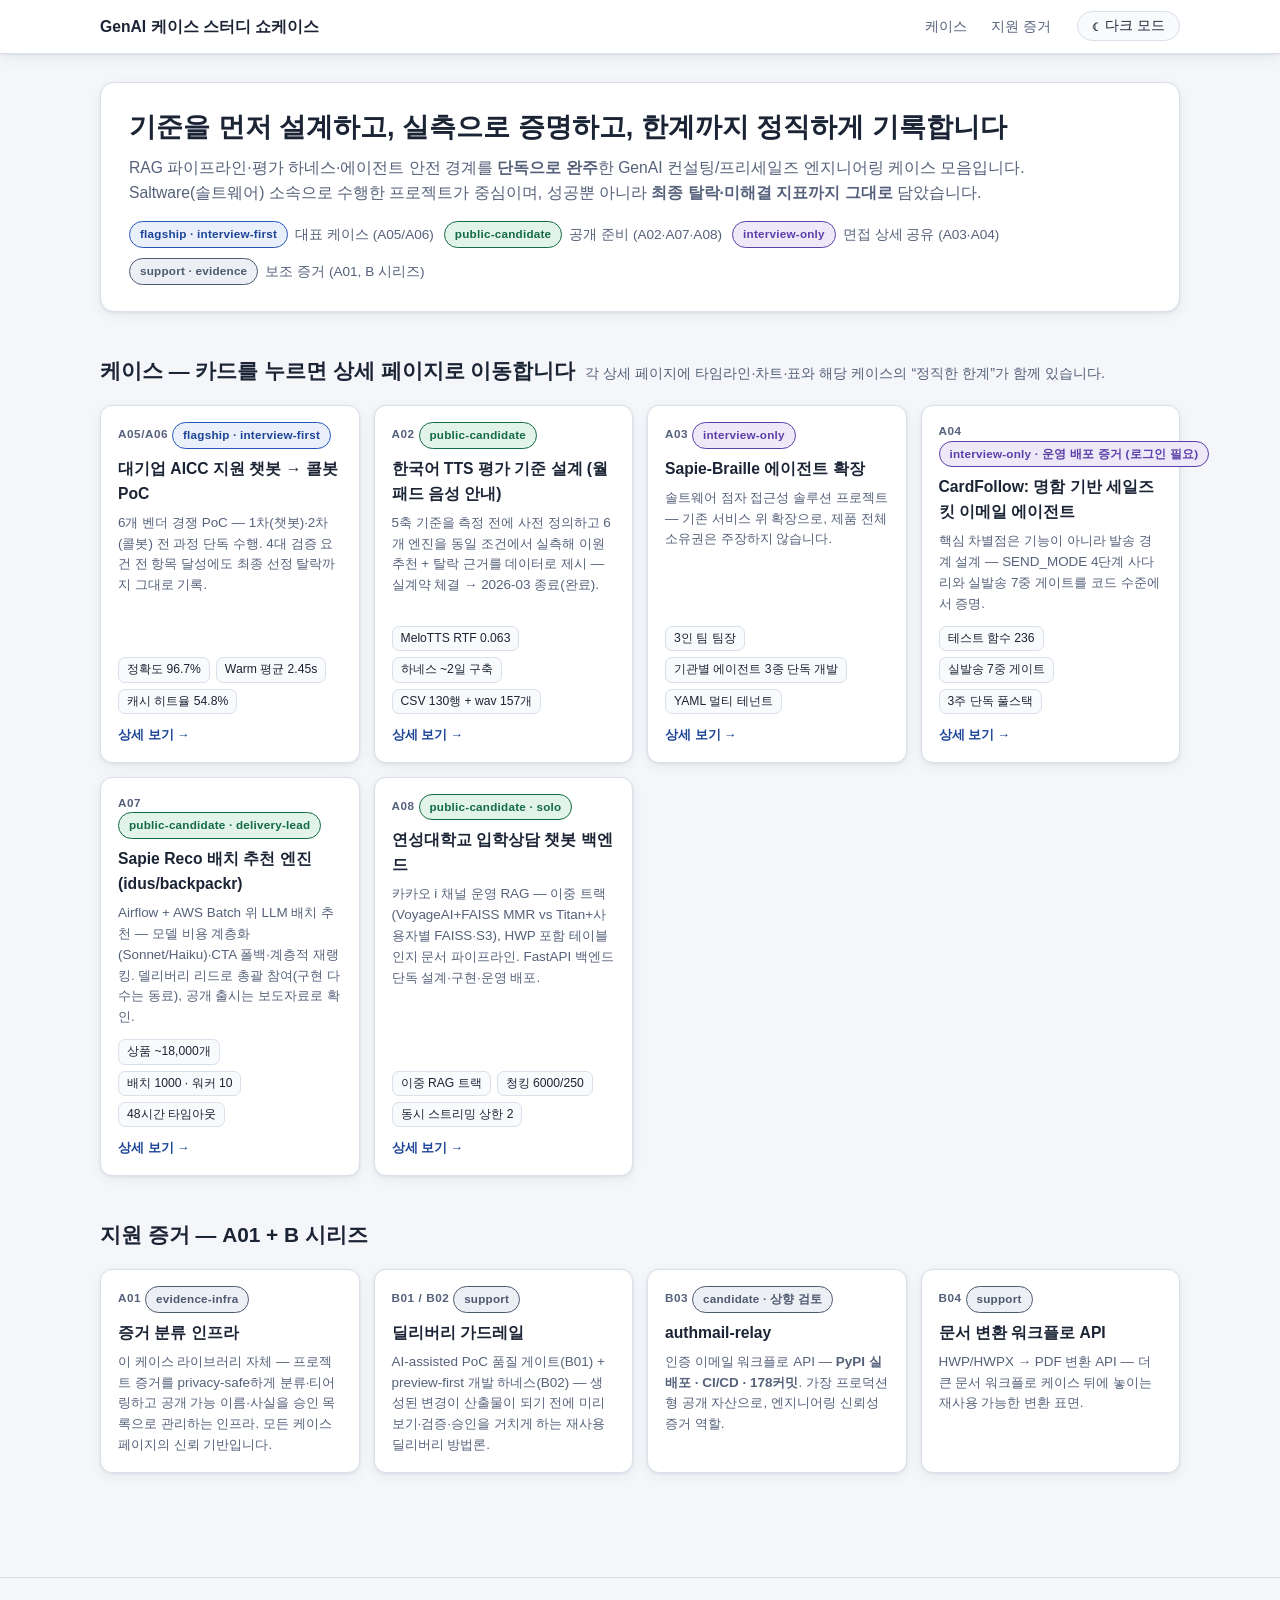
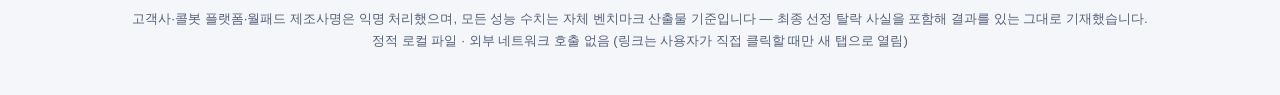
==== index.html @ 6c3a90e4 "feat: GenAI case study showcase — static, self-contained Co-Authored-By: Claude Fable 5 <noreply@ant" ====
<!DOCTYPE html>
<html lang="ko">
<head>
<meta charset="UTF-8">
<meta name="viewport" content="width=device-width, initial-scale=1.0">
<meta name="color-scheme" content="light dark">
<title>GenAI 케이스 스터디 쇼케이스 — 평가 설계·RAG·에이전트 안전 경계</title>
<link rel="icon" href="data:image/svg+xml,%3Csvg xmlns='http://www.w3.org/2000/svg' viewBox='0 0 32 32'%3E%3Crect width='32' height='32' rx='7' fill='%232456b8'/%3E%3Ctext x='16' y='22' font-size='16' font-family='sans-serif' font-weight='bold' fill='white' text-anchor='middle'%3ECS%3C/text%3E%3C/svg%3E">
<link rel="stylesheet" href="assets/styles.css">
</head>
<body>
<a class="skip-link" href="#main">본문 바로가기</a>

<header class="topbar">
  <div class="topbar-inner">
    <span class="brand">GenAI 케이스 스터디 쇼케이스</span>
    <nav class="nav" aria-label="섹션 이동">
      <a href="#cases">케이스</a>
      <a href="#library">지원 증거</a>
    </nav>
    <button id="theme-toggle" type="button" aria-pressed="false" aria-label="다크 모드 전환">
      <span class="toggle-icon" aria-hidden="true">☾</span><span class="toggle-text">다크 모드</span>
    </button>
  </div>
</header>

<main id="main">

  <!-- (a) 헤더 / 포지셔닝 -->
  <section id="intro" aria-labelledby="intro-h">
    <div class="card">
      <h1 id="intro-h">기준을 먼저 설계하고, 실측으로 증명하고, 한계까지 정직하게 기록합니다</h1>
      <p class="lede">
        RAG 파이프라인·평가 하네스·에이전트 안전 경계를 <strong>단독으로 완주</strong>한
        GenAI 컨설팅/프리세일즈 엔지니어링 케이스 모음입니다.
        Saltware(솔트웨어) 소속으로 수행한 프로젝트가 중심이며,
        성공뿐 아니라 <strong>최종 탈락·미해결 지표까지 그대로</strong> 담았습니다.
      </p>
      <div class="legend" role="list" aria-label="케이스 상태 배지 범례">
        <span class="legend-item" role="listitem"><span class="badge badge-flagship">flagship · interview-first</span> 대표 케이스 (A05/A06)</span>
        <span class="legend-item" role="listitem"><span class="badge badge-public">public-candidate</span> 공개 준비 (A02·A07·A08)</span>
        <span class="legend-item" role="listitem"><span class="badge badge-interview">interview-only</span> 면접 상세 공유 (A03·A04)</span>
        <span class="legend-item" role="listitem"><span class="badge badge-support">support · evidence</span> 보조 증거 (A01, B 시리즈)</span>
      </div>
    </div>
  </section>

  <!-- (b) 케이스 카드 그리드 — 상세는 cases/*.html -->
  <section id="cases" aria-labelledby="cases-h">
    <div class="section-head">
      <h2 id="cases-h">케이스 — 카드를 누르면 상세 페이지로 이동합니다</h2>
      <span class="section-sub">각 상세 페이지에 타임라인·차트·표와 해당 케이스의 “정직한 한계”가 함께 있습니다.</span>
    </div>
    <div class="case-grid">

      <a class="case-card" href="cases/a05-a06-aicc.html">
        <span class="case-id">A05/A06 <span class="badge badge-flagship">flagship · interview-first</span></span>
        <h3>대기업 AICC 지원 챗봇 → 콜봇 PoC</h3>
        <p>6개 벤더 경쟁 PoC — 1차(챗봇)·2차(콜봇) 전 과정 단독 수행.
        4대 검증 요건 전 항목 달성에도 최종 선정 탈락까지 그대로 기록.</p>
        <ul class="card-metrics" aria-label="A05/A06 핵심 수치">
          <li>정확도 96.7%</li>
          <li>Warm 평균 2.45s</li>
          <li>캐시 히트율 54.8%</li>
        </ul>
        <span class="card-link-cue">상세 보기 →</span>
      </a>

      <a class="case-card" href="cases/a02-tts.html">
        <span class="case-id">A02 <span class="badge badge-public">public-candidate</span></span>
        <h3>한국어 TTS 평가 기준 설계 (월패드 음성 안내)</h3>
        <p>5축 기준을 측정 전에 사전 정의하고 6개 엔진을 동일 조건에서 실측해
        이원 추천 + 탈락 근거를 데이터로 제시 — 실계약 체결 → 2026-03 종료(완료).</p>
        <ul class="card-metrics" aria-label="A02 핵심 수치">
          <li>MeloTTS RTF 0.063</li>
          <li>하네스 ~2일 구축</li>
          <li>CSV 130행 + wav 157개</li>
        </ul>
        <span class="card-link-cue">상세 보기 →</span>
      </a>

      <a class="case-card" href="cases/a03-braille.html">
        <span class="case-id">A03 <span class="badge badge-interview">interview-only</span></span>
        <h3>Sapie-Braille 에이전트 확장</h3>
        <p>솔트웨어 점자 접근성 솔루션 프로젝트 — 기존 서비스 위 확장으로,
        제품 전체 소유권은 주장하지 않습니다.</p>
        <ul class="card-metrics" aria-label="A03 핵심 수치">
          <li>3인 팀 팀장</li>
          <li>기관별 에이전트 3종 단독 개발</li>
          <li>YAML 멀티 테넌트</li>
        </ul>
        <span class="card-link-cue">상세 보기 →</span>
      </a>

      <a class="case-card" href="cases/a04-cardfollow.html">
        <span class="case-id">A04 <span class="badge badge-interview">interview-only · 운영 배포 증거 (로그인 필요)</span></span>
        <h3>CardFollow: 명함 기반 세일즈킷 이메일 에이전트</h3>
        <p>핵심 차별점은 기능이 아니라 발송 경계 설계 — SEND_MODE 4단계 사다리와
        실발송 7중 게이트를 코드 수준에서 증명.</p>
        <ul class="card-metrics" aria-label="A04 핵심 수치">
          <li>테스트 함수 236</li>
          <li>실발송 7중 게이트</li>
          <li>3주 단독 풀스택</li>
        </ul>
        <span class="card-link-cue">상세 보기 →</span>
      </a>

      <a class="case-card" href="cases/a07-sapie-reco.html">
        <span class="case-id">A07 <span class="badge badge-public">public-candidate · delivery-lead</span></span>
        <h3>Sapie Reco 배치 추천 엔진 (idus/backpackr)</h3>
        <p>Airflow + AWS Batch 위 LLM 배치 추천 — 모델 비용 계층화(Sonnet/Haiku)·CTA 폴백·계층적 재랭킹.
        델리버리 리드로 총괄 참여(구현 다수는 동료), 공개 출시는 보도자료로 확인.</p>
        <ul class="card-metrics" aria-label="A07 핵심 수치">
          <li>상품 ~18,000개</li>
          <li>배치 1000 · 워커 10</li>
          <li>48시간 타임아웃</li>
        </ul>
        <span class="card-link-cue">상세 보기 →</span>
      </a>

      <a class="case-card" href="cases/a08-yeonsung.html">
        <span class="case-id">A08 <span class="badge badge-public">public-candidate · solo</span></span>
        <h3>연성대학교 입학상담 챗봇 백엔드</h3>
        <p>카카오 i 채널 운영 RAG — 이중 트랙(VoyageAI+FAISS MMR vs Titan+사용자별 FAISS·S3),
        HWP 포함 테이블 인지 문서 파이프라인. FastAPI 백엔드 단독 설계·구현·운영 배포.</p>
        <ul class="card-metrics" aria-label="A08 핵심 수치">
          <li>이중 RAG 트랙</li>
          <li>청킹 6000/250</li>
          <li>동시 스트리밍 상한 2</li>
        </ul>
        <span class="card-link-cue">상세 보기 →</span>
      </a>

    </div>
  </section>

  <!-- (c) 지원 증거 -->
  <section id="library" aria-labelledby="library-h">
    <div class="section-head">
      <h2 id="library-h">지원 증거 — A01 + B 시리즈</h2>
    </div>
    <div class="case-grid">
      <article class="case-card">
        <span class="case-id">A01 <span class="badge badge-support">evidence-infra</span></span>
        <h3>증거 분류 인프라</h3>
        <p>이 케이스 라이브러리 자체 — 프로젝트 증거를 privacy-safe하게 분류·티어링하고
        공개 가능 이름·사실을 승인 목록으로 관리하는 인프라. 모든 케이스 페이지의 신뢰 기반입니다.</p>
      </article>
      <article class="case-card">
        <span class="case-id">B01 / B02 <span class="badge badge-support">support</span></span>
        <h3>딜리버리 가드레일</h3>
        <p>AI-assisted PoC 품질 게이트(B01) + preview-first 개발 하네스(B02) —
        생성된 변경이 산출물이 되기 전에 미리보기·검증·승인을 거치게 하는 재사용 딜리버리 방법론.</p>
      </article>
      <article class="case-card">
        <span class="case-id">B03 <span class="badge badge-support">candidate · 상향 검토</span></span>
        <h3>authmail-relay</h3>
        <p>인증 이메일 워크플로 API — <strong>PyPI 실배포 · CI/CD · 178커밋</strong>.
        가장 프로덕션형 공개 자산으로, 엔지니어링 신뢰성 증거 역할.</p>
      </article>
      <article class="case-card">
        <span class="case-id">B04 <span class="badge badge-support">support</span></span>
        <h3>문서 변환 워크플로 API</h3>
        <p>HWP/HWPX → PDF 변환 API — 더 큰 문서 워크플로 케이스 뒤에 놓이는
        재사용 가능한 변환 표면.</p>
      </article>
    </div>
  </section>

</main>

<!-- 푸터 -->
<footer>
  <p>고객사·콜봇 플랫폼·월패드 제조사명은 익명 처리했으며, 모든 성능 수치는 자체 벤치마크 산출물 기준입니다 — 최종 선정 탈락 사실을 포함해 결과를 있는 그대로 기재했습니다.<br>
  정적 로컬 파일 · 외부 네트워크 호출 없음 (링크는 사용자가 직접 클릭할 때만 새 탭으로 열림)</p>
</footer>

<script src="assets/theme.js"></script>
</body>
</html>
---- assets/styles.css ----
/* ============================================================
   case-study-showcase 공유 스타일시트
   - 모든 페이지(index.html, cases/*.html)가 이 파일 하나를 공유합니다.
   - 외부 CDN·웹폰트 없음 (시스템 폰트 스택) · file:// 직접 열기 지원.
   ============================================================ */

/* ============ 테마 변수 ============ */
:root {
  --bg: #f4f6f9;
  --surface: #ffffff;
  --surface-2: #f8fafc;
  --text: #1b2435;
  --muted: #55617a;
  --line: #d9e0ea;
  --accent: #2456b8;
  --accent-strong: #1c4596;
  --accent-soft: #e9effb;
  --ok: #136c43;
  --ok-soft: #e2f3e9;
  --warn: #92510a;
  --warn-soft: #fcf0de;
  --fail: #a33028;
  --fail-soft: #fbeae8;
  --violet: #5b3fa8;
  --violet-soft: #eee9f9;
  --gray-badge: #4d5a70;
  --gray-soft: #eceff4;
  --shadow: 0 1px 3px rgba(20, 30, 50, .08), 0 4px 14px rgba(20, 30, 50, .05);
  --bar-base: #8aa3cc;
}
@media (prefers-color-scheme: dark) {
  :root:not([data-theme="light"]) {
    --bg: #0e1420;
    --surface: #18202e;
    --surface-2: #131a27;
    --text: #e7ecf4;
    --muted: #9fabc0;
    --line: #2b3650;
    --accent: #84a8ee;
    --accent-strong: #a5c0f5;
    --accent-soft: #1e2c4a;
    --ok: #5ecb93;
    --ok-soft: #14301f;
    --warn: #e3a85e;
    --warn-soft: #33260f;
    --fail: #ee8b80;
    --fail-soft: #3a1d19;
    --violet: #b3a0ec;
    --violet-soft: #292045;
    --gray-badge: #aab6ca;
    --gray-soft: #232c3d;
    --shadow: 0 1px 3px rgba(0, 0, 0, .4);
    --bar-base: #4e6691;
  }
}
:root[data-theme="dark"] {
  --bg: #0e1420;
  --surface: #18202e;
  --surface-2: #131a27;
  --text: #e7ecf4;
  --muted: #9fabc0;
  --line: #2b3650;
  --accent: #84a8ee;
  --accent-strong: #a5c0f5;
  --accent-soft: #1e2c4a;
  --ok: #5ecb93;
  --ok-soft: #14301f;
  --warn: #e3a85e;
  --warn-soft: #33260f;
  --fail: #ee8b80;
  --fail-soft: #3a1d19;
  --violet: #b3a0ec;
  --violet-soft: #292045;
  --gray-badge: #aab6ca;
  --gray-soft: #232c3d;
  --shadow: 0 1px 3px rgba(0, 0, 0, .4);
  --bar-base: #4e6691;
}

/* ============ 기본 ============ */
* { box-sizing: border-box; }
html { scroll-behavior: smooth; }
body {
  margin: 0;
  background: var(--bg);
  color: var(--text);
  font-family: -apple-system, BlinkMacSystemFont, "Segoe UI", "Malgun Gothic", "Apple SD Gothic Neo", "Noto Sans KR", Roboto, Arial, sans-serif;
  line-height: 1.6;
  font-size: 16px;
  -webkit-text-size-adjust: 100%;
}
a { color: var(--accent); }
a:focus-visible, button:focus-visible {
  outline: 3px solid var(--accent);
  outline-offset: 2px;
  border-radius: 4px;
}
.visually-hidden {
  position: absolute; width: 1px; height: 1px;
  margin: -1px; padding: 0; overflow: hidden;
  clip: rect(0 0 0 0); white-space: nowrap; border: 0;
}
.skip-link {
  position: absolute; left: 8px; top: -48px;
  background: var(--accent); color: #fff;
  padding: 8px 14px; border-radius: 6px; z-index: 100;
  transition: top .15s ease;
}
.skip-link:focus { top: 8px; }

/* ============ 상단 바 ============ */
.topbar {
  position: sticky; top: 0; z-index: 50;
  background: var(--surface);
  border-bottom: 1px solid var(--line);
  box-shadow: var(--shadow);
}
.topbar-inner {
  max-width: 1120px; margin: 0 auto;
  display: flex; align-items: center; gap: 16px;
  padding: 10px 20px; flex-wrap: wrap;
}
.brand { font-weight: 700; font-size: .98rem; white-space: nowrap; }
.nav { display: flex; gap: 4px; flex-wrap: wrap; margin-left: auto; }
.nav a {
  text-decoration: none; color: var(--muted);
  font-size: .88rem; padding: 5px 10px; border-radius: 6px;
}
.nav a:hover { background: var(--accent-soft); color: var(--accent-strong); }
#theme-toggle {
  border: 1px solid var(--line); background: var(--surface-2); color: var(--text);
  border-radius: 999px; padding: 5px 14px; cursor: pointer;
  font-size: .85rem; display: inline-flex; align-items: center; gap: 6px;
  font-family: inherit;
}
#theme-toggle:hover { border-color: var(--accent); }

/* ============ 레이아웃 ============ */
main { max-width: 1120px; margin: 0 auto; padding: 28px 20px 60px; }
section { scroll-margin-top: 72px; margin-bottom: 44px; }
.card {
  background: var(--surface);
  border: 1px solid var(--line);
  border-radius: 14px;
  box-shadow: var(--shadow);
  padding: 26px 28px;
}
h1 { font-size: 1.7rem; margin: 0 0 10px; line-height: 1.35; }
h2 { font-size: 1.3rem; margin: 0 0 6px; line-height: 1.4; }
h3 { font-size: 1.02rem; margin: 26px 0 10px; color: var(--text); }
h3 .h3-sub { font-weight: 400; color: var(--muted); font-size: .88rem; }
p { margin: 8px 0; }
.lede { color: var(--muted); font-size: .98rem; max-width: 62em; }
.section-head { display: flex; align-items: baseline; gap: 10px; flex-wrap: wrap; margin-bottom: 14px; }
.section-sub { color: var(--muted); font-size: .9rem; }

/* ============ 배지 ============ */
.badge {
  display: inline-block; font-size: .73rem; font-weight: 700;
  padding: 3px 10px; border-radius: 999px; letter-spacing: .02em;
  vertical-align: middle; white-space: nowrap;
}
.badge-flagship { background: var(--accent-soft); color: var(--accent-strong); border: 1px solid var(--accent); }
.badge-public { background: var(--ok-soft); color: var(--ok); border: 1px solid var(--ok); }
.badge-interview { background: var(--violet-soft); color: var(--violet); border: 1px solid var(--violet); }
.badge-support { background: var(--gray-soft); color: var(--gray-badge); border: 1px solid var(--gray-badge); }
.badge-result { background: var(--ok-soft); color: var(--ok); border: 1px solid var(--ok); }
.badge-fail { background: var(--fail-soft); color: var(--fail); border: 1px solid var(--fail); }
.badge-pending { background: var(--gray-soft); color: var(--gray-badge); border: 1px dashed var(--gray-badge); }
.legend { display: flex; gap: 10px; flex-wrap: wrap; margin-top: 16px; align-items: center; }
.legend-item { display: inline-flex; align-items: center; gap: 7px; font-size: .85rem; color: var(--muted); }

/* ============ 칩 ============ */
.chips { display: flex; flex-wrap: wrap; gap: 8px; margin: 12px 0 0; padding: 0; list-style: none; }
.chip {
  background: var(--surface-2); border: 1px solid var(--line);
  border-radius: 8px; padding: 5px 11px; font-size: .84rem; color: var(--text);
}
.chip strong { color: var(--accent-strong); }
.chip.chip-ok strong { color: var(--ok); }

/* ============ 스텝퍼 ============ */
.stepper { display: flex; list-style: none; margin: 18px 0 6px; padding: 0; }
.step { flex: 1; position: relative; text-align: center; padding: 0 8px; min-width: 0; }
.step::before {
  content: ""; position: absolute; top: 17px; left: calc(-50% + 18px);
  width: calc(100% - 36px); height: 3px; background: var(--line); border-radius: 2px;
}
.step:first-child::before { display: none; }
.step-dot {
  position: relative; z-index: 1;
  display: inline-flex; align-items: center; justify-content: center;
  width: 36px; height: 36px; border-radius: 50%;
  background: var(--accent); color: #fff; font-weight: 700; font-size: .95rem;
  border: 3px solid var(--surface);
  box-shadow: 0 0 0 1px var(--line);
}
.step-title { display: block; font-weight: 700; font-size: .88rem; margin-top: 8px; }
.step-desc { display: block; font-size: .78rem; color: var(--muted); margin-top: 3px; line-height: 1.5; }
.step-fail .step-dot { background: var(--fail); }
.step-fail .step-title { color: var(--fail); }
.step-lesson .step-dot { background: var(--warn); }
@media (max-width: 760px) {
  .stepper { flex-direction: column; gap: 0; }
  .step { display: grid; grid-template-columns: 36px 1fr; column-gap: 14px; text-align: left; padding: 0 0 22px; }
  .step::before {
    top: 36px; left: 16.5px; width: 3px; height: calc(100% - 36px);
  }
  .step:first-child::before { display: block; }
  .step:last-child::before { display: none; }
  .step-dot { grid-row: 1 / span 2; }
  .step-title { margin-top: 6px; }
}

/* ============ 차트 ============ */
.chart-grid { display: grid; grid-template-columns: 1fr 1fr; gap: 22px; margin-top: 10px; }
@media (max-width: 820px) { .chart-grid { grid-template-columns: 1fr; } }
figure.chart { margin: 0; background: var(--surface-2); border: 1px solid var(--line); border-radius: 12px; padding: 18px 18px 12px; }
figure.chart figcaption { font-size: .8rem; color: var(--muted); margin-top: 12px; line-height: 1.55; border-top: 1px dashed var(--line); padding-top: 9px; }
.chart-title { font-weight: 700; font-size: .95rem; margin: 0 0 14px; }
.bars { display: flex; align-items: flex-end; gap: 14px; height: 210px; position: relative; padding: 26px 4px 0; }
.bar-col { flex: 1; display: flex; flex-direction: column; align-items: center; height: 100%; justify-content: flex-end; min-width: 0; }
.bar {
  width: 100%; max-width: 64px; border-radius: 6px 6px 0 0;
  background: var(--accent); position: relative;
  min-height: 4px;
}
.bar-val {
  position: absolute; bottom: 100%; left: 50%; transform: translateX(-50%);
  font-size: .78rem; font-weight: 700; color: var(--text); white-space: nowrap; padding-bottom: 3px;
}
.bar-label { font-size: .76rem; color: var(--muted); margin-top: 7px; text-align: center; line-height: 1.35; }
.bar-label b { color: var(--text); }
.bar.baseline {
  background: repeating-linear-gradient(135deg, var(--bar-base) 0 6px, transparent 6px 11px);
  border: 1px dashed var(--bar-base);
}
.bar.best { background: var(--ok); }
.bar.latency-bar { background: var(--warn); }
.bar.latency-bar.pass { background: var(--ok); }
.sla-line {
  position: absolute; left: 0; right: 0; height: 0;
  border-top: 2px dashed var(--fail); z-index: 2; pointer-events: none;
}
.sla-line span {
  position: absolute; right: 2px; bottom: 2px;
  font-size: .72rem; font-weight: 700; color: var(--fail);
  background: var(--surface-2); padding: 0 4px; border-radius: 4px;
}

/* ============ 플로 (캐시 / 게이트) ============ */
.flow { display: flex; flex-wrap: wrap; align-items: stretch; gap: 8px; margin-top: 12px; }
.flow-node {
  flex: 1 1 150px; min-width: 138px;
  background: var(--surface-2); border: 1px solid var(--line); border-radius: 10px;
  padding: 10px 12px; font-size: .84rem; line-height: 1.5;
}
.flow-node b { display: block; font-size: .86rem; }
.flow-node small { color: var(--muted); display: block; margin-top: 2px; }
.flow-node.cache { border-color: var(--accent); background: var(--accent-soft); }
.flow-node.rag { border-color: var(--warn); background: var(--warn-soft); }
.flow-node.resp { border-color: var(--ok); background: var(--ok-soft); }
.flow-arrow {
  align-self: center; color: var(--muted); font-weight: 700; font-size: 1.05rem;
  flex: 0 0 auto; padding: 0 1px;
}
.flow-note { font-size: .82rem; color: var(--muted); margin-top: 10px; }

/* ============ 테이블 ============ */
.table-wrap { overflow-x: auto; margin-top: 14px; }
table { border-collapse: collapse; width: 100%; font-size: .89rem; }
th, td { text-align: left; padding: 9px 12px; border-bottom: 1px solid var(--line); vertical-align: top; }
th { font-size: .8rem; color: var(--muted); text-transform: none; letter-spacing: .02em; border-bottom: 2px solid var(--line); }
tr.pick { background: var(--ok-soft); }
tr.pick td:first-child { font-weight: 700; }
.verdict-pick { color: var(--ok); font-weight: 700; }
.verdict-cond { color: var(--warn); font-weight: 600; }
.verdict-drop { color: var(--fail); font-weight: 600; }

/* ============ SEND_MODE 사다리 ============ */
.ladder { display: flex; gap: 10px; align-items: flex-end; margin-top: 14px; flex-wrap: wrap; }
.rung {
  flex: 1 1 150px; min-width: 145px;
  border: 1px solid var(--line); border-radius: 10px 10px 6px 6px;
  background: var(--surface-2); overflow: hidden;
  display: flex; flex-direction: column;
}
.rung-head { padding: 9px 12px 2px; font-weight: 700; font-family: ui-monospace, "Cascadia Mono", Consolas, monospace; font-size: .88rem; }
.rung-body { padding: 0 12px 10px; font-size: .8rem; color: var(--muted); line-height: 1.5; flex: 1; }
.rung-bar { height: 8px; background: var(--accent); }
.rung-1 { min-height: 118px; } .rung-1 .rung-bar { background: var(--ok); }
.rung-2 { min-height: 138px; }
.rung-3 { min-height: 158px; }
.rung-4 { min-height: 178px; } .rung-4 .rung-bar { background: var(--fail); }
.rung-tag { display: inline-block; font-size: .7rem; font-weight: 700; border-radius: 5px; padding: 1px 7px; margin: 6px 12px 8px; }
.rung-1 .rung-tag { background: var(--ok-soft); color: var(--ok); }
.rung-2 .rung-tag, .rung-3 .rung-tag { background: var(--accent-soft); color: var(--accent-strong); }
.rung-4 .rung-tag { background: var(--fail-soft); color: var(--fail); }

/* ============ 게이트 ============ */
.gates { display: flex; flex-wrap: wrap; gap: 8px; margin-top: 12px; counter-reset: gate; }
.gate {
  flex: 1 1 132px; min-width: 128px;
  border: 1px solid var(--violet); background: var(--violet-soft);
  border-radius: 10px; padding: 9px 11px; font-size: .79rem; line-height: 1.45;
  position: relative; counter-increment: gate;
}
.gate::before {
  content: counter(gate);
  display: inline-flex; align-items: center; justify-content: center;
  width: 20px; height: 20px; border-radius: 50%;
  background: var(--violet); color: #fff; font-weight: 700; font-size: .72rem;
  margin-bottom: 5px;
}
.gate b { display: block; font-size: .8rem; color: var(--text); }
.gate small { color: var(--muted); }

/* ============ 카드 그리드 (라이브러리 / 인덱스) ============ */
.case-grid { display: grid; grid-template-columns: repeat(auto-fit, minmax(245px, 1fr)); gap: 14px; margin-top: 14px; }
.case-card {
  background: var(--surface); border: 1px solid var(--line); border-radius: 12px;
  padding: 16px 17px; box-shadow: var(--shadow);
  display: flex; flex-direction: column; gap: 7px;
}
.case-card h3 { margin: 0; font-size: .98rem; }
.case-card p { margin: 0; font-size: .84rem; color: var(--muted); line-height: 1.55; flex: 1; }
.case-id { font-size: .73rem; font-weight: 700; color: var(--muted); letter-spacing: .05em; }

/* ============ 인덱스 요약 카드 (조립식 셸) ============ */
a.case-card { color: inherit; text-decoration: none; }
a.case-card:hover, a.case-card:focus-visible { border-color: var(--accent); }
a.case-card:hover h3 { color: var(--accent-strong); }
.case-card .card-metrics { display: flex; flex-wrap: wrap; gap: 6px; margin: 4px 0 0; padding: 0; list-style: none; }
.case-card .card-metrics li {
  background: var(--surface-2); border: 1px solid var(--line);
  border-radius: 7px; padding: 2px 8px; font-size: .76rem; color: var(--text);
}
.case-card .card-link-cue { font-size: .8rem; font-weight: 700; color: var(--accent-strong); margin-top: 4px; }
.case-card.placeholder {
  border-style: dashed; background: var(--surface-2);
  box-shadow: none; opacity: .85;
}
.case-card.placeholder h3 { color: var(--muted); }

/* ============ 한계 스트립 ============ */
.limits {
  border: 1px solid var(--warn); background: var(--warn-soft);
  border-radius: 14px; padding: 18px 22px;
}
.limits h2 { color: var(--warn); font-size: 1.05rem; }
.limits ul { margin: 10px 0 0; padding: 0; list-style: none; display: grid; grid-template-columns: repeat(auto-fit, minmax(300px, 1fr)); gap: 7px 22px; }
.limits li { font-size: .84rem; line-height: 1.55; padding-left: 17px; position: relative; }
.limits li::before { content: "▸"; position: absolute; left: 0; color: var(--warn); }
.limits .lim-tag { font-weight: 700; color: var(--warn); }

/* ============ 버튼 링크 ============ */
.btn {
  display: inline-flex; align-items: center; gap: 7px;
  background: var(--accent); color: #fff; text-decoration: none;
  border-radius: 9px; padding: 9px 18px; font-weight: 700; font-size: .9rem;
  border: 1px solid var(--accent-strong);
}
.btn:hover { background: var(--accent-strong); }
.btn-secondary { background: var(--surface-2); color: var(--accent-strong); border: 1px solid var(--accent); }
.btn-secondary:hover { background: var(--accent-soft); }
.btn-row { display: flex; gap: 10px; flex-wrap: wrap; margin-top: 16px; align-items: center; }
.btn-note { font-size: .8rem; color: var(--muted); }

/* ============ 역할 배지 + 비교 컬럼 (A07/A08 추가 — 기존 페이지에 영향 없음) ============ */
.badge-role { background: var(--violet-soft); color: var(--violet); border: 1px solid var(--violet); }
.compare-grid { display: grid; grid-template-columns: 1fr 1fr; gap: 18px; margin-top: 12px; }
@media (max-width: 820px) { .compare-grid { grid-template-columns: 1fr; } }
.compare-col {
  background: var(--surface-2); border: 1px solid var(--line);
  border-radius: 12px; padding: 16px 18px; font-size: .88rem; line-height: 1.6;
}
.compare-col h4 { margin: 0 0 8px; font-size: .95rem; }
.compare-col ul { margin: 8px 0 0; padding-left: 18px; }
.compare-col li { margin: 4px 0; font-size: .84rem; }
.compare-col .compare-tag {
  display: inline-block; font-size: .71rem; font-weight: 700;
  border-radius: 5px; padding: 1px 8px; margin-bottom: 7px;
  background: var(--accent-soft); color: var(--accent-strong);
}
.compare-col.alt .compare-tag { background: var(--violet-soft); color: var(--violet); }

.stack-line { font-size: .82rem; color: var(--muted); margin-top: 16px; border-top: 1px dashed var(--line); padding-top: 10px; }
.stack-line b { color: var(--text); }
.callout {
  border-left: 4px solid var(--accent); background: var(--surface-2);
  border-radius: 0 10px 10px 0; padding: 11px 15px; margin-top: 16px; font-size: .88rem;
}
.callout.honest { border-left-color: var(--warn); }

footer {
  border-top: 1px solid var(--line);
  padding: 22px 20px 34px; text-align: center;
  color: var(--muted); font-size: .83rem; line-height: 1.7;
}

/* ============ 인쇄 ============ */
@media print {
  :root, :root[data-theme="dark"] {
    --bg: #fff; --surface: #fff; --surface-2: #f5f5f5;
    --text: #111; --muted: #444; --line: #bbb;
    --accent: #1c4596; --accent-strong: #16386f; --accent-soft: #eef2fa;
    --ok: #136c43; --ok-soft: #e9f4ee;
    --warn: #92510a; --warn-soft: #faf2e4;
    --fail: #a33028; --fail-soft: #f9ecea;
    --violet: #5b3fa8; --violet-soft: #f0ecfa;
    --gray-badge: #4d5a70; --gray-soft: #efefef;
    --shadow: none; --bar-base: #8aa3cc;
  }
  body { background: #fff; font-size: 11pt; }
  .topbar, .skip-link { display: none !important; }
  main { max-width: none; padding: 0; }
  section { margin-bottom: 22px; }
  .card, .case-card, figure.chart, .limits { box-shadow: none; break-inside: avoid; }
  .stepper, .ladder, .gates, .flow, .chart-grid { break-inside: avoid; }
  a { color: #16386f; text-decoration: none; }
  a[href^="http"]::after { content: " (" attr(href) ")"; font-size: .82em; color: #555; word-break: break-all; }
  .bar, .rung-bar, .step-dot, .gate::before {
    -webkit-print-color-adjust: exact; print-color-adjust: exact;
  }
  h2 { break-after: avoid; }
}

/* --- visual-enrichment additions --- */
/* 가로 막대 차트 (RTF 등 연속 수치 비교) — 기존 변수만 사용, 다크/인쇄 호환 */
.hchart { display: flex; flex-direction: column; gap: 12px; margin: 16px 0 4px; }
.hrow { display: grid; grid-template-columns: 158px 1fr; align-items: center; gap: 12px; font-size: .84rem; }
.hlabel { text-align: right; color: var(--text); line-height: 1.3; min-width: 0; }
.hlabel small { display: block; color: var(--muted); font-size: .74rem; }
.htrack { position: relative; height: 20px; background: var(--gray-soft); border: 1px solid var(--line); border-radius: 6px; }
.hfill { position: absolute; left: 0; top: 0; bottom: 0; border-radius: 5px 4px 4px 5px; background: var(--accent); min-width: 4px; }
.hfill.pass { background: var(--ok); }
.hfill.cond { background: var(--warn); }
.hfill.fail { background: var(--fail); }
.hnum { position: absolute; left: 100%; top: 50%; transform: translateY(-50%); margin-left: 7px; font-size: .78rem; font-weight: 700; color: var(--text); white-space: nowrap; }
.hfill.fail .hnum { left: auto; right: 8px; margin-left: 0; color: #fff; }
.htick { position: absolute; top: -5px; bottom: -5px; border-left: 2px dashed var(--fail); z-index: 1; pointer-events: none; }
.htick i { position: absolute; left: 5px; top: -17px; font-style: normal; font-size: .7rem; font-weight: 700; color: var(--fail); white-space: nowrap; }
@media (max-width: 560px) {
  .hrow { grid-template-columns: 104px 1fr; }
  .hlabel { font-size: .76rem; }
}
@media print {
  .hfill, .htick, .hfill.fail .hnum { -webkit-print-color-adjust: exact; print-color-adjust: exact; }
  .hchart { break-inside: avoid; }
}
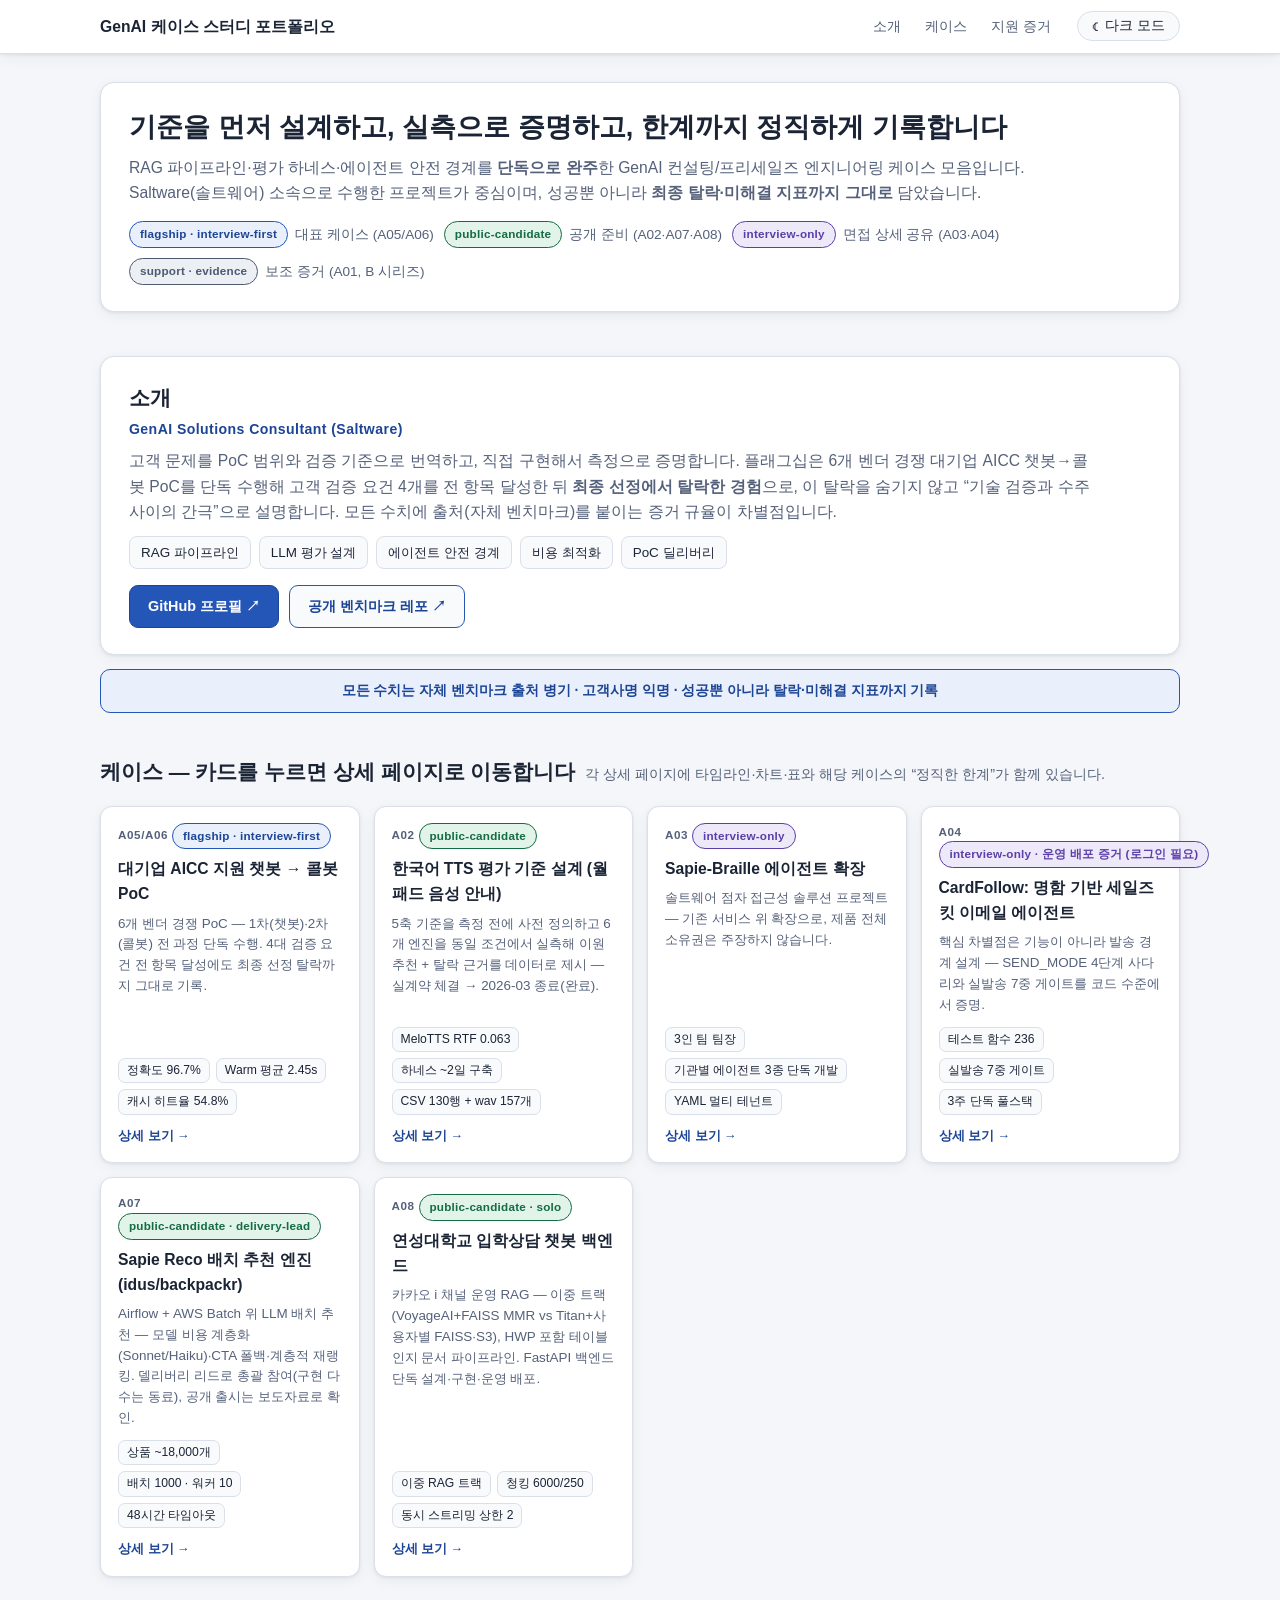
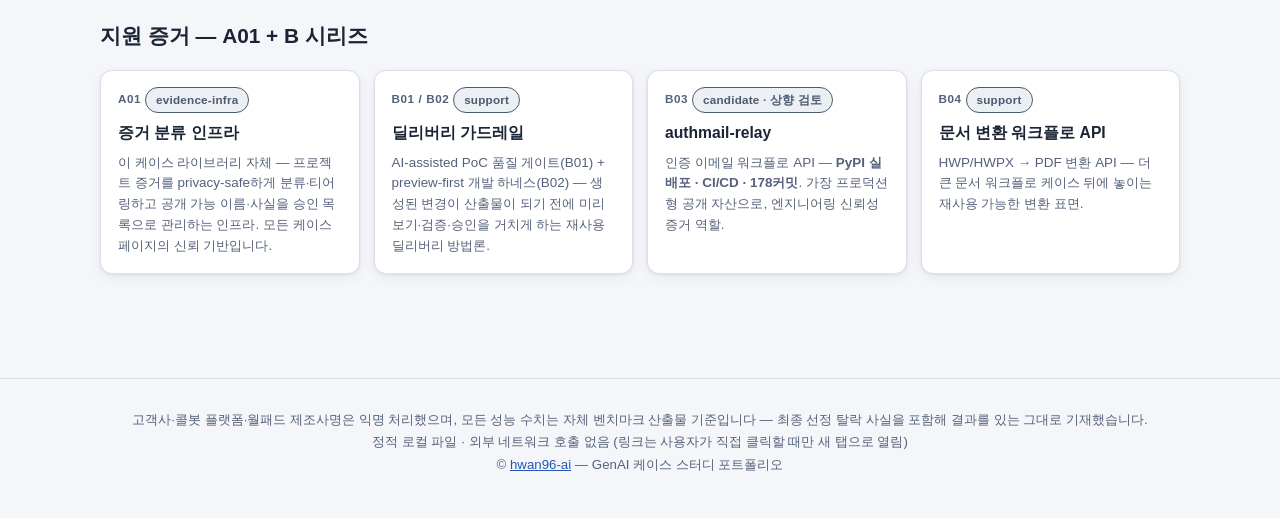
==== commit 102b41c7: "feat: portfolio upgrade — about section, expertise chips, evidence-principle strip Co-Authored-By: C" ====
--- a/index.html
+++ b/index.html
@@ -4,7 +4,7 @@
 <meta charset="UTF-8">
 <meta name="viewport" content="width=device-width, initial-scale=1.0">
 <meta name="color-scheme" content="light dark">
-<title>GenAI 케이스 스터디 쇼케이스 — 평가 설계·RAG·에이전트 안전 경계</title>
+<title>GenAI 케이스 스터디 포트폴리오 — 평가 설계·RAG·에이전트 안전 경계</title>
 <link rel="icon" href="data:image/svg+xml,%3Csvg xmlns='http://www.w3.org/2000/svg' viewBox='0 0 32 32'%3E%3Crect width='32' height='32' rx='7' fill='%232456b8'/%3E%3Ctext x='16' y='22' font-size='16' font-family='sans-serif' font-weight='bold' fill='white' text-anchor='middle'%3ECS%3C/text%3E%3C/svg%3E">
 <link rel="stylesheet" href="assets/styles.css">
 </head>
@@ -13,8 +13,9 @@
 
 <header class="topbar">
   <div class="topbar-inner">
-    <span class="brand">GenAI 케이스 스터디 쇼케이스</span>
+    <span class="brand">GenAI 케이스 스터디 포트폴리오</span>
     <nav class="nav" aria-label="섹션 이동">
+      <a href="#about">소개</a>
       <a href="#cases">케이스</a>
       <a href="#library">지원 증거</a>
     </nav>
@@ -45,6 +46,35 @@
     </div>
   </section>
 
+  <!-- (a-2) 소개 / About — 포지셔닝은 PORTFOLIO-HUB §1 승인 문안 압축 재사용 -->
+  <section id="about" aria-labelledby="about-h">
+    <div class="card">
+      <h2 id="about-h">소개</h2>
+      <p class="about-role">GenAI Solutions Consultant (Saltware)</p>
+      <p class="lede">
+        고객 문제를 PoC 범위와 검증 기준으로 번역하고, 직접 구현해서 측정으로 증명합니다.
+        플래그십은 6개 벤더 경쟁 대기업 AICC 챗봇→콜봇 PoC를 단독 수행해 고객 검증 요건 4개를
+        전 항목 달성한 뒤 <strong>최종 선정에서 탈락한 경험</strong>으로, 이 탈락을 숨기지 않고
+        “기술 검증과 수주 사이의 간극”으로 설명합니다.
+        모든 수치에 출처(자체 벤치마크)를 붙이는 증거 규율이 차별점입니다.
+      </p>
+      <ul class="chips" aria-label="전문 영역">
+        <li class="chip">RAG 파이프라인</li>
+        <li class="chip">LLM 평가 설계</li>
+        <li class="chip">에이전트 안전 경계</li>
+        <li class="chip">비용 최적화</li>
+        <li class="chip">PoC 딜리버리</li>
+      </ul>
+      <div class="btn-row">
+        <a class="btn" href="https://github.com/hwan96-ai" target="_blank" rel="noopener noreferrer">GitHub 프로필 ↗</a>
+        <a class="btn btn-secondary" href="https://github.com/hwan96-ai/korean-tts-benchmark" target="_blank" rel="noopener noreferrer">공개 벤치마크 레포 ↗</a>
+      </div>
+    </div>
+    <p class="principle-strip" role="note">
+      모든 수치는 자체 벤치마크 출처 병기 · 고객사명 익명 · 성공뿐 아니라 탈락·미해결 지표까지 기록
+    </p>
+  </section>
+
   <!-- (b) 케이스 카드 그리드 — 상세는 cases/*.html -->
   <section id="cases" aria-labelledby="cases-h">
     <div class="section-head">
@@ -172,7 +202,8 @@
 <!-- 푸터 -->
 <footer>
   <p>고객사·콜봇 플랫폼·월패드 제조사명은 익명 처리했으며, 모든 성능 수치는 자체 벤치마크 산출물 기준입니다 — 최종 선정 탈락 사실을 포함해 결과를 있는 그대로 기재했습니다.<br>
-  정적 로컬 파일 · 외부 네트워크 호출 없음 (링크는 사용자가 직접 클릭할 때만 새 탭으로 열림)</p>
+  정적 로컬 파일 · 외부 네트워크 호출 없음 (링크는 사용자가 직접 클릭할 때만 새 탭으로 열림)<br>
+  © <a href="https://github.com/hwan96-ai" target="_blank" rel="noopener noreferrer">hwan96-ai</a> — GenAI 케이스 스터디 포트폴리오</p>
 </footer>
 
 <script src="assets/theme.js"></script>
--- a/assets/styles.css
+++ b/assets/styles.css
@@ -448,3 +448,22 @@
   .hfill, .htick, .hfill.fail .hnum { -webkit-print-color-adjust: exact; print-color-adjust: exact; }
   .hchart { break-inside: avoid; }
 }
+
+/* --- portfolio additions --- */
+/* 소개(About) 섹션 + 증거 원칙 스트립 — 기존 변수만 사용, 다크/인쇄 호환 */
+.about-role {
+  margin: 0 0 6px;
+  font-size: .88rem; font-weight: 700; letter-spacing: .03em;
+  color: var(--accent-strong);
+}
+.principle-strip {
+  margin: 14px 0 0;
+  border: 1px solid var(--accent); background: var(--accent-soft);
+  border-radius: 10px; padding: 10px 16px;
+  text-align: center; font-size: .86rem; font-weight: 600;
+  color: var(--accent-strong); line-height: 1.55;
+}
+footer a { color: var(--accent); }
+@media print {
+  .principle-strip { break-inside: avoid; }
+}
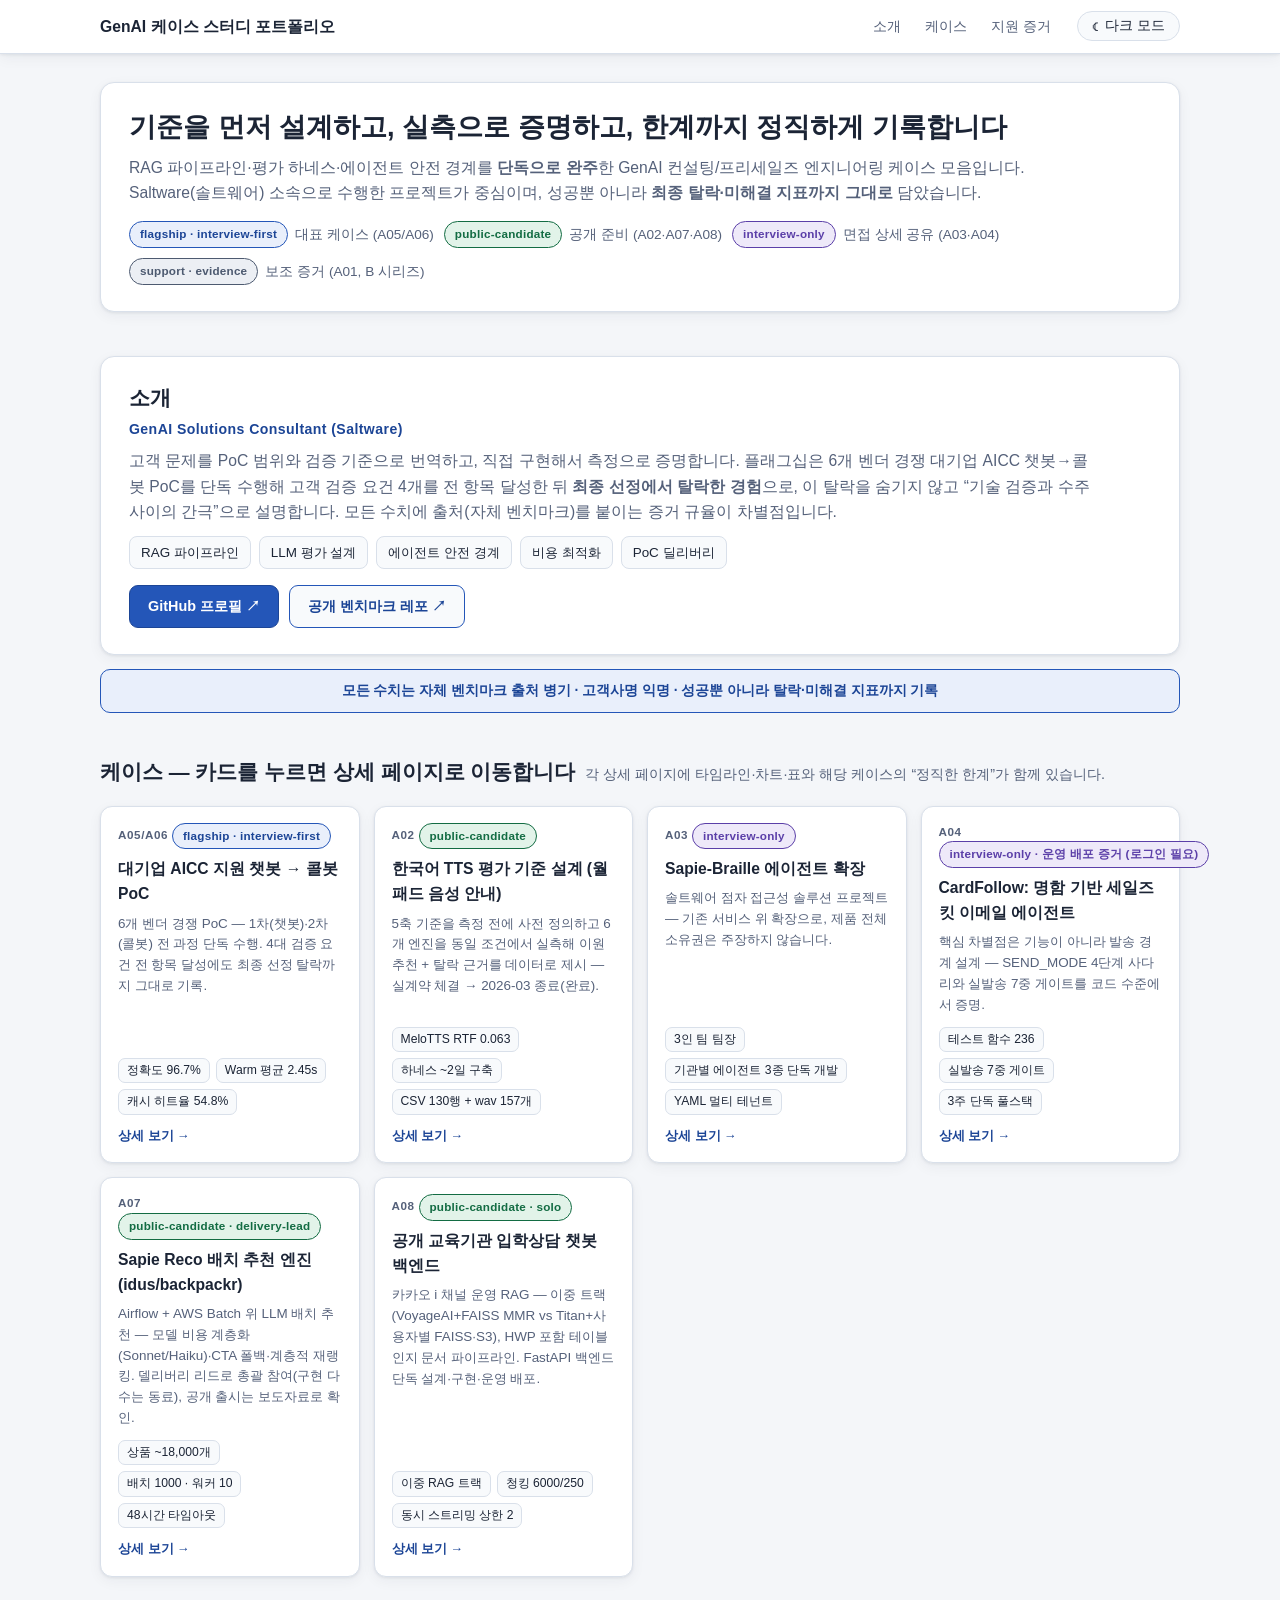
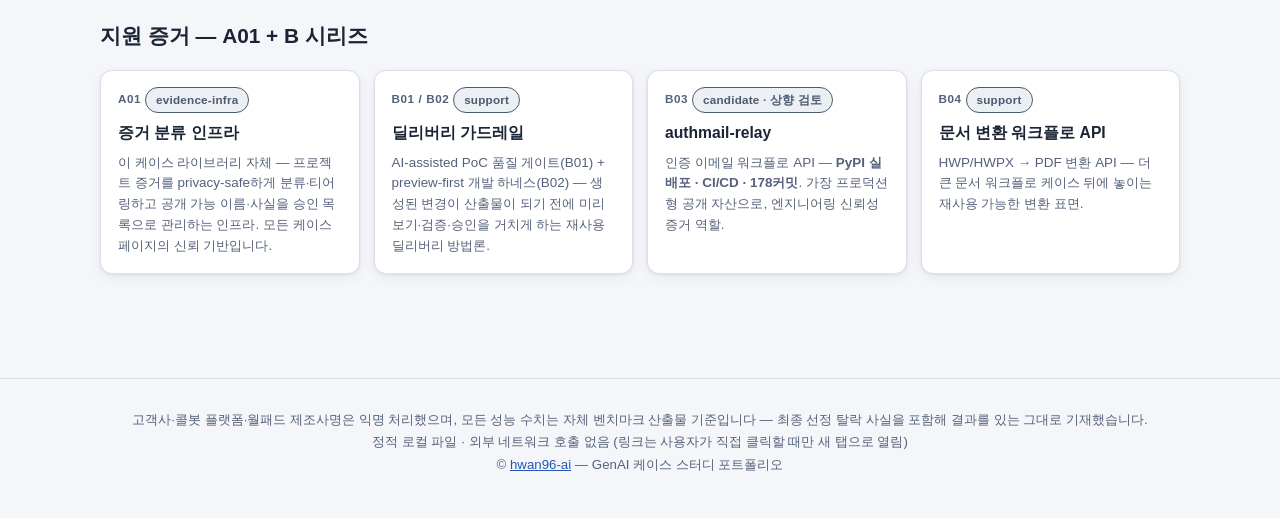
==== commit 8c0e6e00: "harden showcase privacy validation" ====
--- a/index.html
+++ b/index.html
@@ -150,7 +150,7 @@
 
       <a class="case-card" href="cases/a08-yeonsung.html">
         <span class="case-id">A08 <span class="badge badge-public">public-candidate · solo</span></span>
-        <h3>연성대학교 입학상담 챗봇 백엔드</h3>
+        <h3>공개 교육기관 입학상담 챗봇 백엔드</h3>
         <p>카카오 i 채널 운영 RAG — 이중 트랙(VoyageAI+FAISS MMR vs Titan+사용자별 FAISS·S3),
         HWP 포함 테이블 인지 문서 파이프라인. FastAPI 백엔드 단독 설계·구현·운영 배포.</p>
         <ul class="card-metrics" aria-label="A08 핵심 수치">
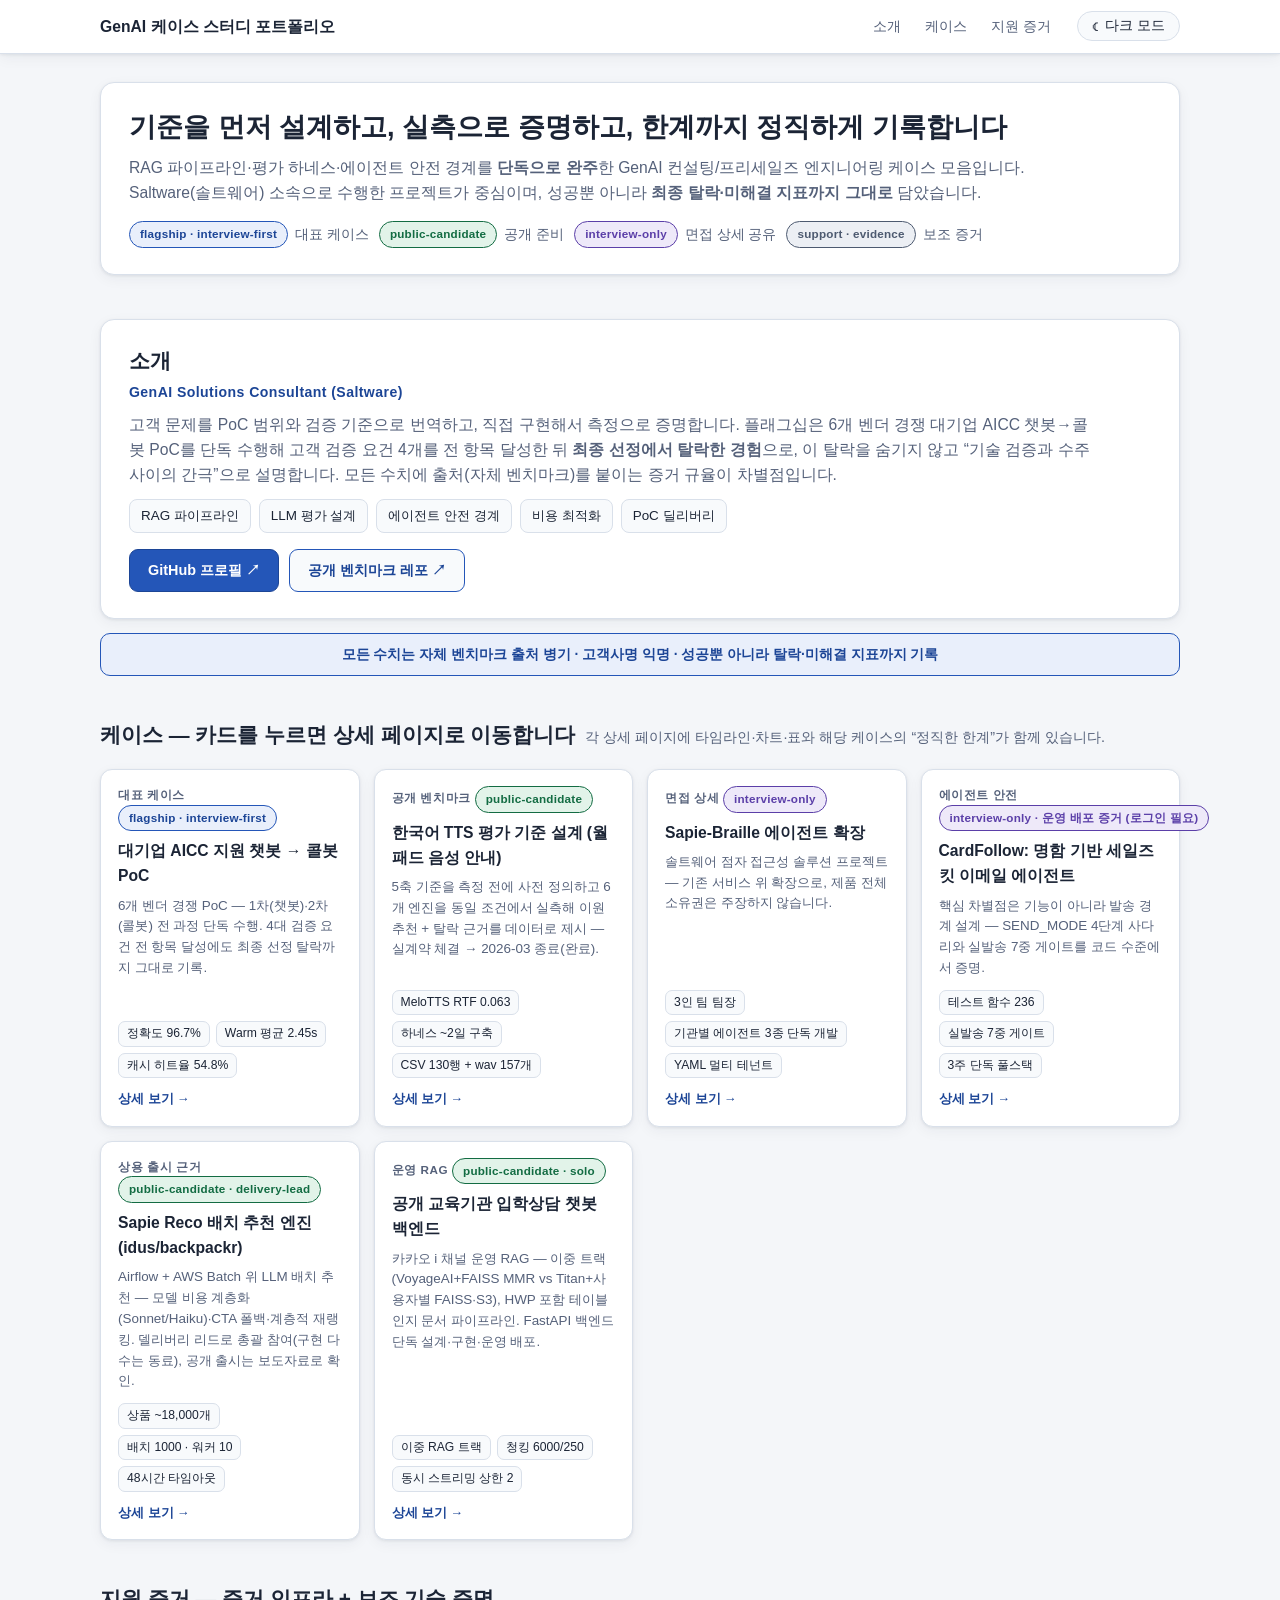
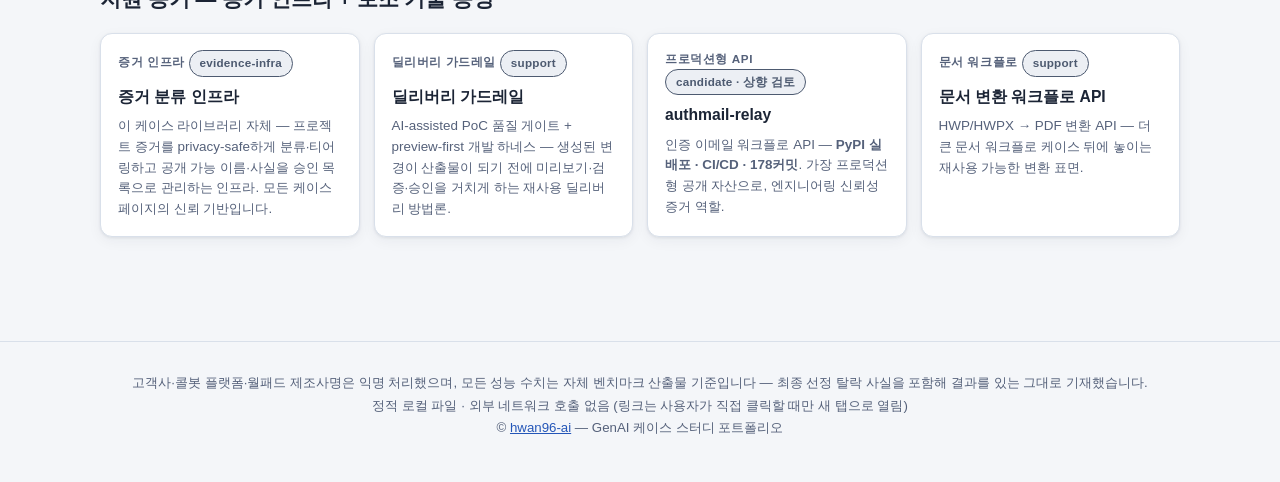
==== commit f99aed0d: "chore(public): remove internal case ids from showcase" ====
--- a/index.html
+++ b/index.html
@@ -38,10 +38,10 @@
         성공뿐 아니라 <strong>최종 탈락·미해결 지표까지 그대로</strong> 담았습니다.
       </p>
       <div class="legend" role="list" aria-label="케이스 상태 배지 범례">
-        <span class="legend-item" role="listitem"><span class="badge badge-flagship">flagship · interview-first</span> 대표 케이스 (A05/A06)</span>
-        <span class="legend-item" role="listitem"><span class="badge badge-public">public-candidate</span> 공개 준비 (A02·A07·A08)</span>
-        <span class="legend-item" role="listitem"><span class="badge badge-interview">interview-only</span> 면접 상세 공유 (A03·A04)</span>
-        <span class="legend-item" role="listitem"><span class="badge badge-support">support · evidence</span> 보조 증거 (A01, B 시리즈)</span>
+        <span class="legend-item" role="listitem"><span class="badge badge-flagship">flagship · interview-first</span> 대표 케이스</span>
+        <span class="legend-item" role="listitem"><span class="badge badge-public">public-candidate</span> 공개 준비</span>
+        <span class="legend-item" role="listitem"><span class="badge badge-interview">interview-only</span> 면접 상세 공유</span>
+        <span class="legend-item" role="listitem"><span class="badge badge-support">support · evidence</span> 보조 증거</span>
       </div>
     </div>
   </section>
@@ -83,12 +83,12 @@
     </div>
     <div class="case-grid">
 
-      <a class="case-card" href="cases/a05-a06-aicc.html">
-        <span class="case-id">A05/A06 <span class="badge badge-flagship">flagship · interview-first</span></span>
+      <a class="case-card" href="cases/enterprise-aicc-chatbot-callbot-poc.html">
+        <span class="case-id">대표 케이스 <span class="badge badge-flagship">flagship · interview-first</span></span>
         <h3>대기업 AICC 지원 챗봇 → 콜봇 PoC</h3>
         <p>6개 벤더 경쟁 PoC — 1차(챗봇)·2차(콜봇) 전 과정 단독 수행.
         4대 검증 요건 전 항목 달성에도 최종 선정 탈락까지 그대로 기록.</p>
-        <ul class="card-metrics" aria-label="A05/A06 핵심 수치">
+        <ul class="card-metrics" aria-label="대기업 AICC PoC 핵심 수치">
           <li>정확도 96.7%</li>
           <li>Warm 평균 2.45s</li>
           <li>캐시 히트율 54.8%</li>
@@ -96,12 +96,12 @@
         <span class="card-link-cue">상세 보기 →</span>
       </a>
 
-      <a class="case-card" href="cases/a02-tts.html">
-        <span class="case-id">A02 <span class="badge badge-public">public-candidate</span></span>
+      <a class="case-card" href="cases/korean-tts-evaluation.html">
+        <span class="case-id">공개 벤치마크 <span class="badge badge-public">public-candidate</span></span>
         <h3>한국어 TTS 평가 기준 설계 (월패드 음성 안내)</h3>
         <p>5축 기준을 측정 전에 사전 정의하고 6개 엔진을 동일 조건에서 실측해
         이원 추천 + 탈락 근거를 데이터로 제시 — 실계약 체결 → 2026-03 종료(완료).</p>
-        <ul class="card-metrics" aria-label="A02 핵심 수치">
+        <ul class="card-metrics" aria-label="한국어 TTS 평가 핵심 수치">
           <li>MeloTTS RTF 0.063</li>
           <li>하네스 ~2일 구축</li>
           <li>CSV 130행 + wav 157개</li>
@@ -109,12 +109,12 @@
         <span class="card-link-cue">상세 보기 →</span>
       </a>
 
-      <a class="case-card" href="cases/a03-braille.html">
-        <span class="case-id">A03 <span class="badge badge-interview">interview-only</span></span>
+      <a class="case-card" href="cases/sapie-braille-agent-extension.html">
+        <span class="case-id">면접 상세 <span class="badge badge-interview">interview-only</span></span>
         <h3>Sapie-Braille 에이전트 확장</h3>
         <p>솔트웨어 점자 접근성 솔루션 프로젝트 — 기존 서비스 위 확장으로,
         제품 전체 소유권은 주장하지 않습니다.</p>
-        <ul class="card-metrics" aria-label="A03 핵심 수치">
+        <ul class="card-metrics" aria-label="Sapie-Braille 핵심 수치">
           <li>3인 팀 팀장</li>
           <li>기관별 에이전트 3종 단독 개발</li>
           <li>YAML 멀티 테넌트</li>
@@ -122,12 +122,12 @@
         <span class="card-link-cue">상세 보기 →</span>
       </a>
 
-      <a class="case-card" href="cases/a04-cardfollow.html">
-        <span class="case-id">A04 <span class="badge badge-interview">interview-only · 운영 배포 증거 (로그인 필요)</span></span>
+      <a class="case-card" href="cases/cardfollow-email-agent.html">
+        <span class="case-id">에이전트 안전 <span class="badge badge-interview">interview-only · 운영 배포 증거 (로그인 필요)</span></span>
         <h3>CardFollow: 명함 기반 세일즈킷 이메일 에이전트</h3>
         <p>핵심 차별점은 기능이 아니라 발송 경계 설계 — SEND_MODE 4단계 사다리와
         실발송 7중 게이트를 코드 수준에서 증명.</p>
-        <ul class="card-metrics" aria-label="A04 핵심 수치">
+        <ul class="card-metrics" aria-label="CardFollow 핵심 수치">
           <li>테스트 함수 236</li>
           <li>실발송 7중 게이트</li>
           <li>3주 단독 풀스택</li>
@@ -135,12 +135,12 @@
         <span class="card-link-cue">상세 보기 →</span>
       </a>
 
-      <a class="case-card" href="cases/a07-sapie-reco.html">
-        <span class="case-id">A07 <span class="badge badge-public">public-candidate · delivery-lead</span></span>
+      <a class="case-card" href="cases/sapie-reco-batch-recommendation.html">
+        <span class="case-id">상용 출시 근거 <span class="badge badge-public">public-candidate · delivery-lead</span></span>
         <h3>Sapie Reco 배치 추천 엔진 (idus/backpackr)</h3>
         <p>Airflow + AWS Batch 위 LLM 배치 추천 — 모델 비용 계층화(Sonnet/Haiku)·CTA 폴백·계층적 재랭킹.
         델리버리 리드로 총괄 참여(구현 다수는 동료), 공개 출시는 보도자료로 확인.</p>
-        <ul class="card-metrics" aria-label="A07 핵심 수치">
+        <ul class="card-metrics" aria-label="Sapie Reco 핵심 수치">
           <li>상품 ~18,000개</li>
           <li>배치 1000 · 워커 10</li>
           <li>48시간 타임아웃</li>
@@ -148,12 +148,12 @@
         <span class="card-link-cue">상세 보기 →</span>
       </a>
 
-      <a class="case-card" href="cases/a08-yeonsung.html">
-        <span class="case-id">A08 <span class="badge badge-public">public-candidate · solo</span></span>
+      <a class="case-card" href="cases/public-education-admissions-chatbot.html">
+        <span class="case-id">운영 RAG <span class="badge badge-public">public-candidate · solo</span></span>
         <h3>공개 교육기관 입학상담 챗봇 백엔드</h3>
         <p>카카오 i 채널 운영 RAG — 이중 트랙(VoyageAI+FAISS MMR vs Titan+사용자별 FAISS·S3),
         HWP 포함 테이블 인지 문서 파이프라인. FastAPI 백엔드 단독 설계·구현·운영 배포.</p>
-        <ul class="card-metrics" aria-label="A08 핵심 수치">
+        <ul class="card-metrics" aria-label="공개 교육기관 챗봇 핵심 수치">
           <li>이중 RAG 트랙</li>
           <li>청킹 6000/250</li>
           <li>동시 스트리밍 상한 2</li>
@@ -167,29 +167,29 @@
   <!-- (c) 지원 증거 -->
   <section id="library" aria-labelledby="library-h">
     <div class="section-head">
-      <h2 id="library-h">지원 증거 — A01 + B 시리즈</h2>
+      <h2 id="library-h">지원 증거 — 증거 인프라 + 보조 기술 증명</h2>
     </div>
     <div class="case-grid">
       <article class="case-card">
-        <span class="case-id">A01 <span class="badge badge-support">evidence-infra</span></span>
+        <span class="case-id">증거 인프라 <span class="badge badge-support">evidence-infra</span></span>
         <h3>증거 분류 인프라</h3>
         <p>이 케이스 라이브러리 자체 — 프로젝트 증거를 privacy-safe하게 분류·티어링하고
         공개 가능 이름·사실을 승인 목록으로 관리하는 인프라. 모든 케이스 페이지의 신뢰 기반입니다.</p>
       </article>
       <article class="case-card">
-        <span class="case-id">B01 / B02 <span class="badge badge-support">support</span></span>
+        <span class="case-id">딜리버리 가드레일 <span class="badge badge-support">support</span></span>
         <h3>딜리버리 가드레일</h3>
-        <p>AI-assisted PoC 품질 게이트(B01) + preview-first 개발 하네스(B02) —
+        <p>AI-assisted PoC 품질 게이트 + preview-first 개발 하네스 —
         생성된 변경이 산출물이 되기 전에 미리보기·검증·승인을 거치게 하는 재사용 딜리버리 방법론.</p>
       </article>
       <article class="case-card">
-        <span class="case-id">B03 <span class="badge badge-support">candidate · 상향 검토</span></span>
+        <span class="case-id">프로덕션형 API <span class="badge badge-support">candidate · 상향 검토</span></span>
         <h3>authmail-relay</h3>
         <p>인증 이메일 워크플로 API — <strong>PyPI 실배포 · CI/CD · 178커밋</strong>.
         가장 프로덕션형 공개 자산으로, 엔지니어링 신뢰성 증거 역할.</p>
       </article>
       <article class="case-card">
-        <span class="case-id">B04 <span class="badge badge-support">support</span></span>
+        <span class="case-id">문서 워크플로 <span class="badge badge-support">support</span></span>
         <h3>문서 변환 워크플로 API</h3>
         <p>HWP/HWPX → PDF 변환 API — 더 큰 문서 워크플로 케이스 뒤에 놓이는
         재사용 가능한 변환 표면.</p>
--- a/assets/styles.css
+++ b/assets/styles.css
@@ -366,7 +366,7 @@
 .btn-row { display: flex; gap: 10px; flex-wrap: wrap; margin-top: 16px; align-items: center; }
 .btn-note { font-size: .8rem; color: var(--muted); }
 
-/* ============ 역할 배지 + 비교 컬럼 (A07/A08 추가 — 기존 페이지에 영향 없음) ============ */
+/* ============ 역할 배지 + 비교 컬럼 (상세 페이지 확장 — 기존 페이지에 영향 없음) ============ */
 .badge-role { background: var(--violet-soft); color: var(--violet); border: 1px solid var(--violet); }
 .compare-grid { display: grid; grid-template-columns: 1fr 1fr; gap: 18px; margin-top: 12px; }
 @media (max-width: 820px) { .compare-grid { grid-template-columns: 1fr; } }
